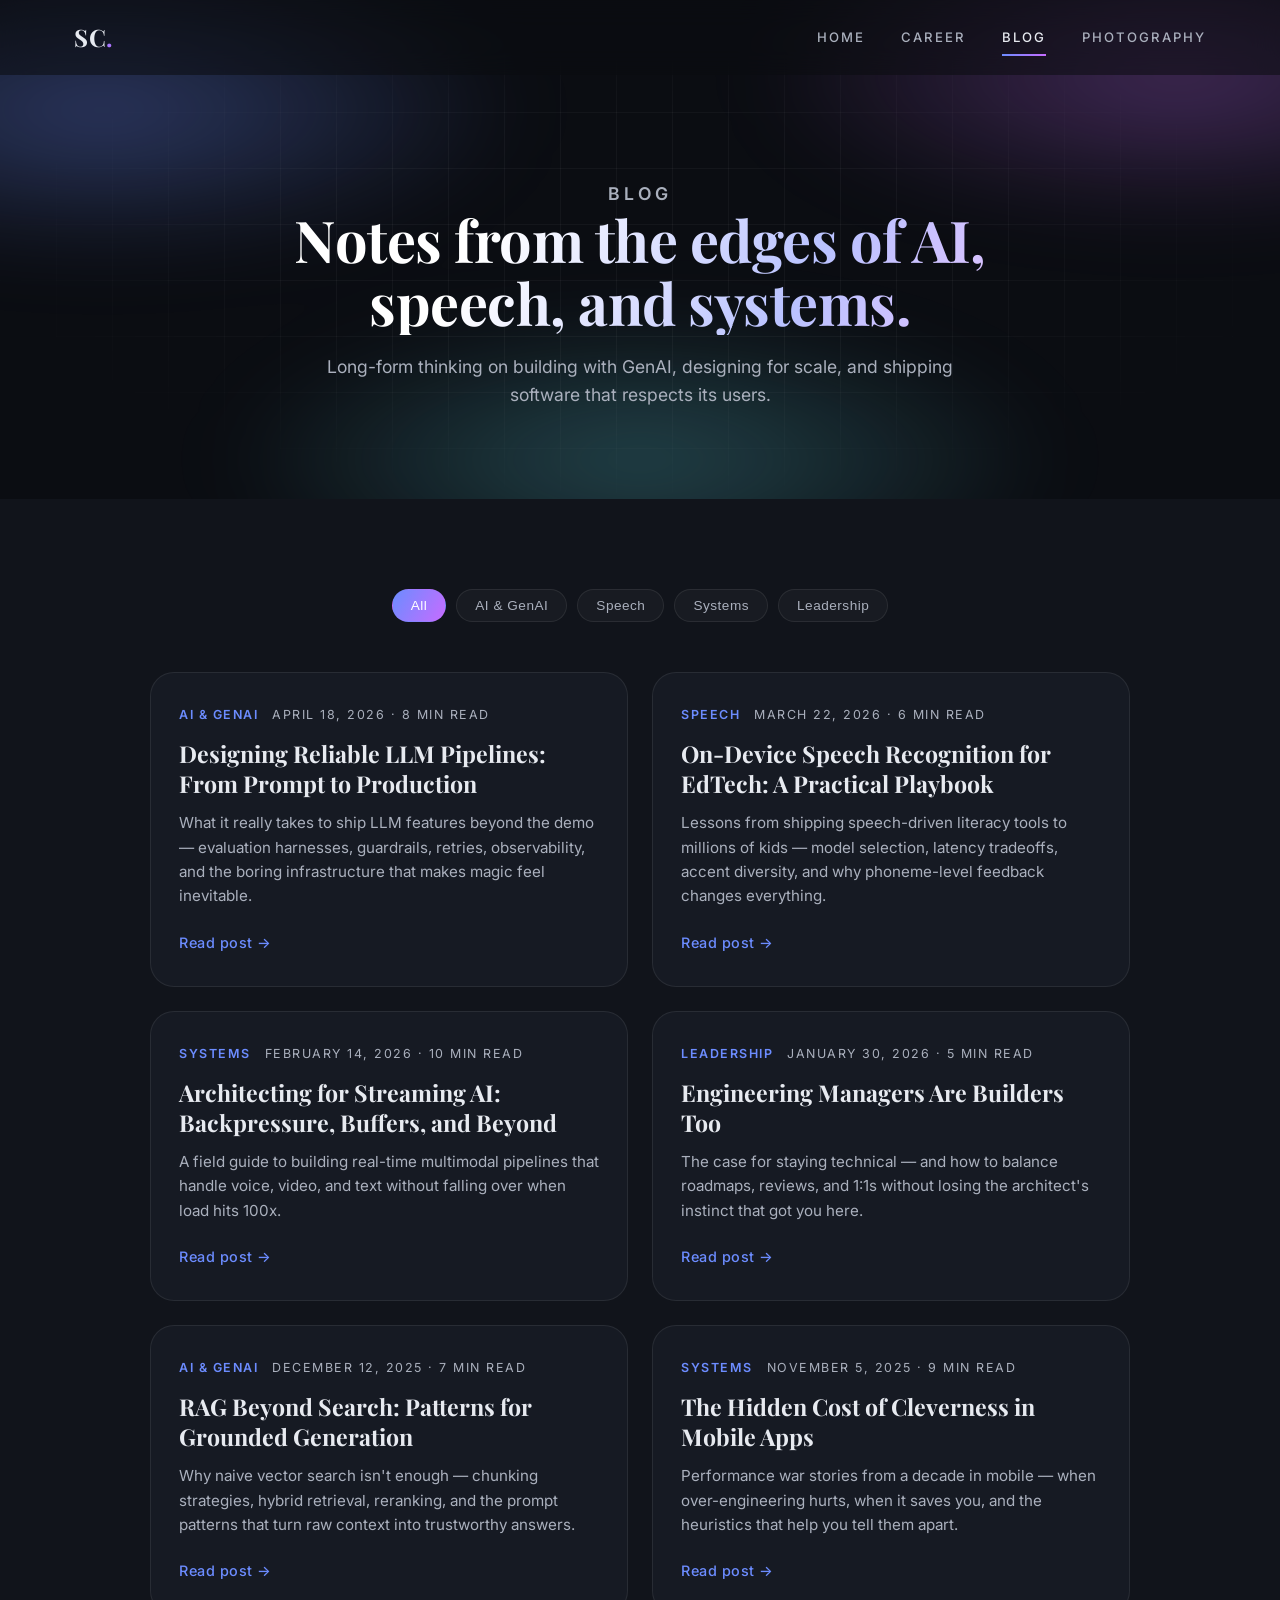
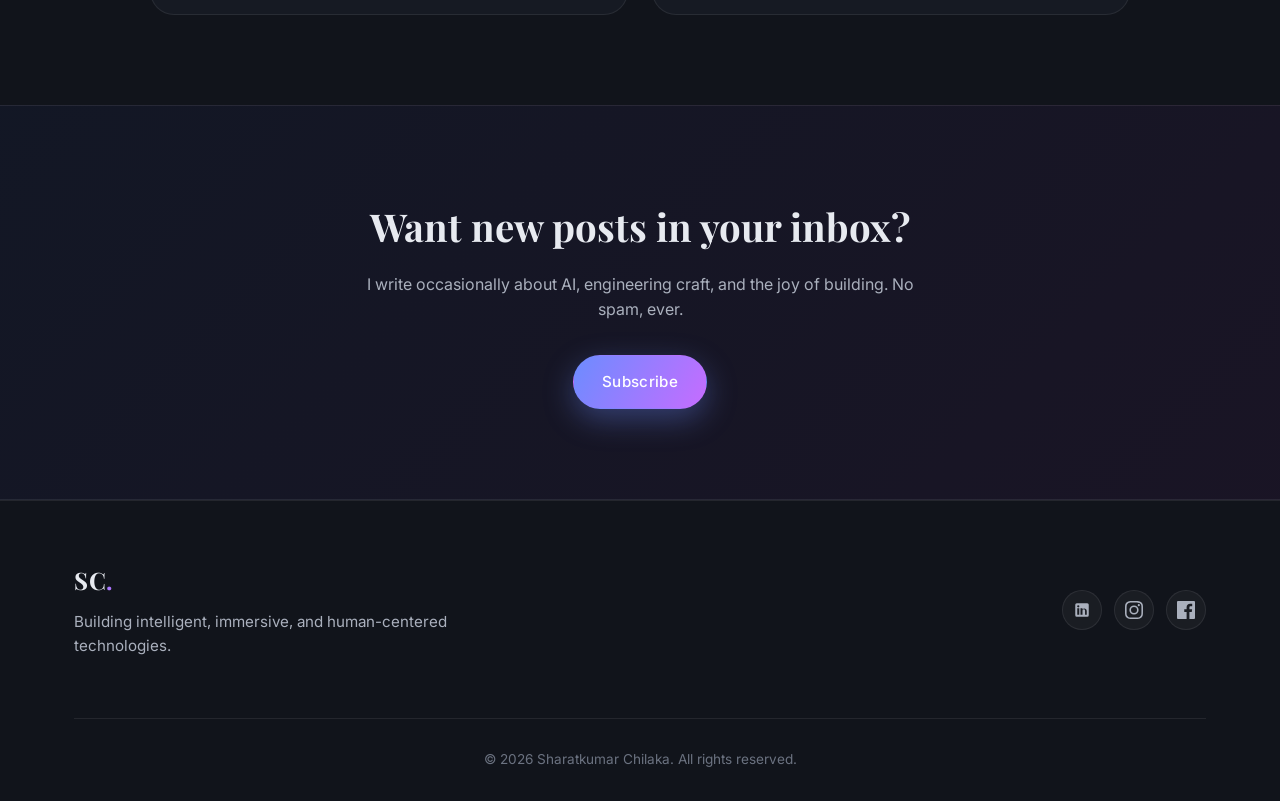
==== blog.html @ 9b4713ce "Added Blog, Career and Photography Placeholder Page" ====
<!DOCTYPE html>
<html lang="en">
<head>
  <meta charset="UTF-8" />
  <meta name="viewport" content="width=device-width, initial-scale=1.0" />
  <meta name="description" content="Tech blog by Sharatkumar Chilaka — notes on AI, GenAI, speech processing, system design, and engineering best practices." />
  <title>Blog — Sharatkumar Chilaka</title>
  <link rel="preconnect" href="https://fonts.googleapis.com" />
  <link rel="preconnect" href="https://fonts.gstatic.com" crossorigin />
  <link href="https://fonts.googleapis.com/css2?family=Inter:wght@300;400;500;600;700;800&family=Playfair+Display:wght@400;600;700&display=swap" rel="stylesheet" />
  <link rel="stylesheet" href="styles.css" />
</head>
<body>
  <header class="navbar" id="navbar">
    <div class="nav-container">
      <a href="index.html" class="logo">SC<span class="logo-dot">.</span></a>
      <nav class="nav-links" aria-label="Primary">
        <a href="index.html" class="nav-link">HOME</a>
        <a href="career.html" class="nav-link">CAREER</a>
        <a href="blog.html" class="nav-link active">BLOG</a>
        <a href="photography.html" class="nav-link">PHOTOGRAPHY</a>
      </nav>
      <button class="menu-toggle" id="menuToggle" aria-label="Toggle menu" aria-expanded="false">
        <span></span><span></span><span></span>
      </button>
    </div>
  </header>

  <section class="page-hero">
    <div class="hero-bg">
      <div class="rgb-wave"></div>
      <div class="grid-overlay"></div>
    </div>
    <div class="page-hero-content">
      <p class="section-eyebrow">Blog</p>
      <h1>Notes from the edges of AI, speech, and systems.</h1>
      <p>Long-form thinking on building with GenAI, designing for scale, and shipping software that respects its users.</p>
    </div>
  </section>

  <section class="page-section">
    <div class="container">
      <div class="filter-bar" role="tablist" aria-label="Blog categories">
        <button class="filter-chip active" data-filter="all">All</button>
        <button class="filter-chip" data-filter="ai">AI &amp; GenAI</button>
        <button class="filter-chip" data-filter="speech">Speech</button>
        <button class="filter-chip" data-filter="systems">Systems</button>
        <button class="filter-chip" data-filter="leadership">Leadership</button>
      </div>

      <div class="blog-grid">
        <a href="#" class="blog-card" data-category="ai">
          <div class="blog-meta">
            <span class="blog-category">AI &amp; GenAI</span>
            <span>April 18, 2026 · 8 min read</span>
          </div>
          <h3>Designing Reliable LLM Pipelines: From Prompt to Production</h3>
          <p>What it really takes to ship LLM features beyond the demo — evaluation harnesses, guardrails, retries, observability, and the boring infrastructure that makes magic feel inevitable.</p>
          <span class="card-arrow">Read post →</span>
        </a>

        <a href="#" class="blog-card" data-category="speech">
          <div class="blog-meta">
            <span class="blog-category">Speech</span>
            <span>March 22, 2026 · 6 min read</span>
          </div>
          <h3>On-Device Speech Recognition for EdTech: A Practical Playbook</h3>
          <p>Lessons from shipping speech-driven literacy tools to millions of kids — model selection, latency tradeoffs, accent diversity, and why phoneme-level feedback changes everything.</p>
          <span class="card-arrow">Read post →</span>
        </a>

        <a href="#" class="blog-card" data-category="systems">
          <div class="blog-meta">
            <span class="blog-category">Systems</span>
            <span>February 14, 2026 · 10 min read</span>
          </div>
          <h3>Architecting for Streaming AI: Backpressure, Buffers, and Beyond</h3>
          <p>A field guide to building real-time multimodal pipelines that handle voice, video, and text without falling over when load hits 100x.</p>
          <span class="card-arrow">Read post →</span>
        </a>

        <a href="#" class="blog-card" data-category="leadership">
          <div class="blog-meta">
            <span class="blog-category">Leadership</span>
            <span>January 30, 2026 · 5 min read</span>
          </div>
          <h3>Engineering Managers Are Builders Too</h3>
          <p>The case for staying technical — and how to balance roadmaps, reviews, and 1:1s without losing the architect's instinct that got you here.</p>
          <span class="card-arrow">Read post →</span>
        </a>

        <a href="#" class="blog-card" data-category="ai">
          <div class="blog-meta">
            <span class="blog-category">AI &amp; GenAI</span>
            <span>December 12, 2025 · 7 min read</span>
          </div>
          <h3>RAG Beyond Search: Patterns for Grounded Generation</h3>
          <p>Why naive vector search isn't enough — chunking strategies, hybrid retrieval, reranking, and the prompt patterns that turn raw context into trustworthy answers.</p>
          <span class="card-arrow">Read post →</span>
        </a>

        <a href="#" class="blog-card" data-category="systems">
          <div class="blog-meta">
            <span class="blog-category">Systems</span>
            <span>November 5, 2025 · 9 min read</span>
          </div>
          <h3>The Hidden Cost of Cleverness in Mobile Apps</h3>
          <p>Performance war stories from a decade in mobile — when over-engineering hurts, when it saves you, and the heuristics that help you tell them apart.</p>
          <span class="card-arrow">Read post →</span>
        </a>
      </div>
    </div>
  </section>

  <section class="cta-band">
    <div class="container">
      <h2>Want new posts in your inbox?</h2>
      <p>I write occasionally about AI, engineering craft, and the joy of building. No spam, ever.</p>
      <a href="mailto:hello@example.com" class="btn btn-primary">Subscribe</a>
    </div>
  </section>

  <footer class="footer">
    <div class="container footer-inner">
      <div class="footer-brand">
        <a href="index.html" class="logo">SC<span class="logo-dot">.</span></a>
        <p>Building intelligent, immersive, and human-centered technologies.</p>
      </div>
      <div class="footer-socials">
        <a href="#" class="social-icon" aria-label="LinkedIn">
          <svg viewBox="0 0 24 24" fill="currentColor"><path d="M19 3a2 2 0 012 2v14a2 2 0 01-2 2H5a2 2 0 01-2-2V5a2 2 0 012-2h14zM8.34 18.34V9.67H5.67v8.67h2.67zM7 8.5A1.5 1.5 0 105.5 7 1.5 1.5 0 007 8.5zm11.34 9.84v-4.74c0-2.55-1.36-3.74-3.18-3.74a2.74 2.74 0 00-2.49 1.37V9.67h-2.67v8.67h2.67v-4.84c0-1.27.24-2.5 1.81-2.5s1.59 1.45 1.59 2.58v4.76z"/></svg>
        </a>
        <a href="#" class="social-icon" aria-label="Instagram">
          <svg viewBox="0 0 24 24" fill="currentColor"><path d="M12 2.16c3.2 0 3.58 0 4.85.07a6.6 6.6 0 012.23.41 3.97 3.97 0 011.43.93 3.97 3.97 0 01.93 1.43 6.6 6.6 0 01.41 2.23c.06 1.27.07 1.65.07 4.85s0 3.58-.07 4.85a6.6 6.6 0 01-.41 2.23 4.24 4.24 0 01-2.36 2.36 6.6 6.6 0 01-2.23.41c-1.27.06-1.65.07-4.85.07s-3.58 0-4.85-.07a6.6 6.6 0 01-2.23-.41 4.24 4.24 0 01-2.36-2.36 6.6 6.6 0 01-.41-2.23C2.17 15.58 2.16 15.2 2.16 12s0-3.58.07-4.85a6.6 6.6 0 01.41-2.23A3.97 3.97 0 013.57 3.5a3.97 3.97 0 011.43-.93 6.6 6.6 0 012.23-.41C8.42 2.17 8.8 2.16 12 2.16zM12 0C8.74 0 8.33 0 7.05.07a8.78 8.78 0 00-2.91.56 5.88 5.88 0 00-2.13 1.39A5.88 5.88 0 00.63 4.14a8.78 8.78 0 00-.56 2.91C0 8.33 0 8.74 0 12s0 3.67.07 4.95a8.78 8.78 0 00.56 2.91 5.88 5.88 0 001.39 2.12 5.88 5.88 0 002.12 1.39 8.78 8.78 0 002.91.56C8.33 24 8.74 24 12 24s3.67 0 4.95-.07a8.78 8.78 0 002.91-.56 6.13 6.13 0 003.51-3.51 8.78 8.78 0 00.56-2.91C24 15.67 24 15.26 24 12s0-3.67-.07-4.95a8.78 8.78 0 00-.56-2.91 5.88 5.88 0 00-1.39-2.12A5.88 5.88 0 0019.86.63a8.78 8.78 0 00-2.91-.56C15.67 0 15.26 0 12 0zm0 5.84A6.16 6.16 0 1018.16 12 6.16 6.16 0 0012 5.84zM12 16a4 4 0 114-4 4 4 0 01-4 4zm6.41-11.85a1.44 1.44 0 11-1.44 1.44 1.44 1.44 0 011.44-1.44z"/></svg>
        </a>
        <a href="#" class="social-icon" aria-label="Facebook">
          <svg viewBox="0 0 24 24" fill="currentColor"><path d="M22.68 0H1.32A1.32 1.32 0 000 1.32v21.36A1.32 1.32 0 001.32 24h11.49v-9.29h-3.13v-3.62h3.13V8.41c0-3.1 1.89-4.79 4.66-4.79a25.7 25.7 0 012.8.14v3.24h-1.92c-1.5 0-1.8.72-1.8 1.76v2.31h3.59l-.47 3.62h-3.12V24h6.12A1.32 1.32 0 0024 22.68V1.32A1.32 1.32 0 0022.68 0z"/></svg>
        </a>
      </div>
      <p class="copyright">© 2026 Sharatkumar Chilaka. All rights reserved.</p>
    </div>
  </footer>

  <script src="script.js"></script>
</body>
</html>
---- styles.css ----
/* ---------- Design tokens ---------- */
:root {
  --bg: #0b0d12;
  --bg-soft: #11141b;
  --bg-elev: #161a23;
  --text: #e7eaf0;
  --text-dim: #aab0bd;
  --muted: #6b7280;
  --border: rgba(255, 255, 255, 0.08);
  --accent: #6c8cff;
  --accent-2: #c66cff;
  --accent-3: #6cf0ff;
  --shadow-lg: 0 30px 80px rgba(0, 0, 0, 0.45);
  --radius-sm: 10px;
  --radius-md: 16px;
  --radius-lg: 24px;
  --max-width: 1180px;
  --transition: 0.3s cubic-bezier(0.2, 0.7, 0.2, 1);
}

* { box-sizing: border-box; margin: 0; padding: 0; }

html { scroll-behavior: smooth; }

body {
  font-family: 'Inter', -apple-system, BlinkMacSystemFont, 'Segoe UI', sans-serif;
  background: var(--bg);
  color: var(--text);
  line-height: 1.6;
  -webkit-font-smoothing: antialiased;
  overflow-x: hidden;
}

img { max-width: 100%; display: block; }

a { color: inherit; text-decoration: none; }

.container {
  max-width: var(--max-width);
  margin: 0 auto;
  padding: 0 24px;
}

/* ---------- Navbar ---------- */
.navbar {
  position: fixed;
  top: 0; left: 0; right: 0;
  z-index: 100;
  backdrop-filter: blur(14px);
  -webkit-backdrop-filter: blur(14px);
  background: rgba(11, 13, 18, 0.55);
  border-bottom: 1px solid transparent;
  transition: background var(--transition), border-color var(--transition);
}
.navbar.scrolled {
  background: rgba(11, 13, 18, 0.85);
  border-bottom-color: var(--border);
}

.nav-container {
  max-width: var(--max-width);
  margin: 0 auto;
  padding: 18px 24px;
  display: flex;
  align-items: center;
  justify-content: space-between;
}

.logo {
  font-family: 'Playfair Display', serif;
  font-size: 1.5rem;
  font-weight: 700;
  letter-spacing: 0.5px;
}
.logo-dot {
  background: linear-gradient(120deg, var(--accent), var(--accent-2));
  -webkit-background-clip: text;
  background-clip: text;
  color: transparent;
}

.nav-links { display: flex; gap: 36px; }

.nav-link {
  font-size: 0.82rem;
  letter-spacing: 2px;
  font-weight: 500;
  color: var(--text-dim);
  position: relative;
  padding: 4px 0;
  transition: color var(--transition);
}
.nav-link::after {
  content: '';
  position: absolute;
  left: 0; bottom: -4px;
  width: 0; height: 2px;
  background: linear-gradient(90deg, var(--accent), var(--accent-2));
  transition: width var(--transition);
}
.nav-link:hover, .nav-link.active { color: var(--text); }
.nav-link:hover::after, .nav-link.active::after { width: 100%; }

.menu-toggle {
  display: none;
  background: none;
  border: none;
  cursor: pointer;
  padding: 6px;
}
.menu-toggle span {
  display: block;
  width: 24px;
  height: 2px;
  background: var(--text);
  margin: 5px 0;
  transition: var(--transition);
}

/* ---------- Hero ---------- */
.hero {
  position: relative;
  min-height: 100vh;
  display: flex;
  align-items: center;
  justify-content: center;
  text-align: center;
  padding: 140px 24px 80px;
  overflow: hidden;
}

.hero-bg {
  position: absolute;
  inset: 0;
  z-index: 0;
}
.rgb-wave {
  position: absolute;
  inset: -20%;
  background:
    radial-gradient(40% 35% at 20% 30%, rgba(108, 140, 255, 0.35), transparent 60%),
    radial-gradient(40% 35% at 80% 25%, rgba(198, 108, 255, 0.30), transparent 60%),
    radial-gradient(40% 35% at 50% 80%, rgba(108, 240, 255, 0.25), transparent 60%);
  filter: blur(40px);
  animation: drift 18s ease-in-out infinite alternate;
}
@keyframes drift {
  0%   { transform: translate(0, 0) scale(1); }
  100% { transform: translate(-3%, 2%) scale(1.05); }
}
.grid-overlay {
  position: absolute;
  inset: 0;
  background-image:
    linear-gradient(rgba(255,255,255,0.04) 1px, transparent 1px),
    linear-gradient(90deg, rgba(255,255,255,0.04) 1px, transparent 1px);
  background-size: 56px 56px;
  mask-image: radial-gradient(ellipse at center, #000 35%, transparent 75%);
  -webkit-mask-image: radial-gradient(ellipse at center, #000 35%, transparent 75%);
}

.hero-content {
  position: relative;
  z-index: 1;
  max-width: 860px;
  animation: fadeUp 0.9s ease-out both;
}

.hero-eyebrow {
  font-size: 0.85rem;
  letter-spacing: 4px;
  text-transform: uppercase;
  color: var(--text-dim);
  margin-bottom: 18px;
}

.hero-title {
  font-family: 'Playfair Display', serif;
  font-size: clamp(2.6rem, 6vw, 4.8rem);
  font-weight: 700;
  line-height: 1.05;
  letter-spacing: -1px;
  background: linear-gradient(120deg, #ffffff 30%, #b9c2ff 70%, #e6c2ff 100%);
  -webkit-background-clip: text;
  background-clip: text;
  color: transparent;
  margin-bottom: 18px;
}

.hero-tagline {
  font-size: clamp(1rem, 1.6vw, 1.2rem);
  color: var(--text-dim);
  margin-bottom: 26px;
  letter-spacing: 1px;
}
.hero-tagline .separator {
  margin: 0 12px;
  color: var(--accent);
}

.hero-subtitle {
  font-size: 1.05rem;
  color: var(--text);
  margin-bottom: 14px;
}
.hero-meta {
  color: var(--text-dim);
  font-size: 0.95rem;
}

.hero-quote {
  font-style: italic;
  color: var(--text-dim);
  margin-bottom: 36px;
  font-size: 1.05rem;
}

.hero-cta {
  display: flex;
  gap: 14px;
  justify-content: center;
  flex-wrap: wrap;
  margin-bottom: 56px;
}

.btn {
  display: inline-flex;
  align-items: center;
  justify-content: center;
  padding: 14px 28px;
  border-radius: 999px;
  font-weight: 500;
  font-size: 0.95rem;
  letter-spacing: 0.3px;
  border: 1px solid transparent;
  cursor: pointer;
  transition: transform var(--transition), box-shadow var(--transition), background var(--transition);
}
.btn-primary {
  background: linear-gradient(120deg, var(--accent), var(--accent-2));
  color: #fff;
  box-shadow: 0 10px 30px rgba(108, 140, 255, 0.35);
}
.btn-primary:hover { transform: translateY(-2px); box-shadow: 0 14px 36px rgba(198, 108, 255, 0.45); }
.btn-ghost {
  background: transparent;
  border-color: var(--border);
  color: var(--text);
}
.btn-ghost:hover {
  background: rgba(255,255,255,0.04);
  border-color: rgba(255,255,255,0.18);
}

.hero-socials {
  display: flex;
  align-items: center;
  justify-content: center;
  gap: 14px;
  flex-wrap: wrap;
}
.connect-text {
  font-size: 0.85rem;
  color: var(--text-dim);
  letter-spacing: 1px;
  margin-right: 6px;
}
.social-icon {
  width: 40px; height: 40px;
  display: inline-flex;
  align-items: center;
  justify-content: center;
  border-radius: 50%;
  background: rgba(255,255,255,0.04);
  border: 1px solid var(--border);
  color: var(--text-dim);
  transition: all var(--transition);
}
.social-icon svg { width: 18px; height: 18px; }
.social-icon:hover {
  color: #fff;
  background: linear-gradient(120deg, var(--accent), var(--accent-2));
  border-color: transparent;
  transform: translateY(-2px);
}

.scroll-indicator {
  position: absolute;
  bottom: 28px;
  left: 50%;
  transform: translateX(-50%);
  width: 26px; height: 42px;
  border: 1.5px solid rgba(255,255,255,0.25);
  border-radius: 14px;
  z-index: 1;
}
.scroll-indicator span {
  display: block;
  width: 3px; height: 8px;
  background: var(--text-dim);
  border-radius: 2px;
  margin: 8px auto;
  animation: scrollDown 1.6s ease-in-out infinite;
}
@keyframes scrollDown {
  0%   { transform: translateY(0); opacity: 1; }
  100% { transform: translateY(14px); opacity: 0; }
}

@keyframes fadeUp {
  from { opacity: 0; transform: translateY(24px); }
  to   { opacity: 1; transform: translateY(0); }
}

/* ---------- About ---------- */
.about {
  padding: 120px 0;
  background: var(--bg-soft);
  position: relative;
}

.about-grid {
  display: grid;
  grid-template-columns: 0.8fr 1.2fr;
  gap: 80px;
  align-items: center;
}

.about-image {
  display: flex;
  justify-content: center;
}

.image-frame {
  position: relative;
  width: 320px;
  height: 380px;
}
.image-placeholder {
  position: relative;
  width: 100%; height: 100%;
  border-radius: var(--radius-lg);
  background: linear-gradient(135deg, #1a2240 0%, #2a1648 50%, #401a44 100%);
  display: flex;
  align-items: center;
  justify-content: center;
  font-family: 'Playfair Display', serif;
  font-size: 6rem;
  font-weight: 700;
  color: rgba(255,255,255,0.85);
  border: 1px solid var(--border);
  box-shadow: var(--shadow-lg);
  z-index: 2;
  overflow: hidden;
}
.image-placeholder::after {
  content: '';
  position: absolute;
  inset: 0;
  background: radial-gradient(circle at 30% 30%, rgba(255,255,255,0.12), transparent 60%);
}
.image-glow {
  position: absolute;
  inset: -20px;
  background: linear-gradient(120deg, var(--accent), var(--accent-2));
  filter: blur(40px);
  opacity: 0.35;
  z-index: 1;
  border-radius: var(--radius-lg);
}

.about-text p { color: var(--text-dim); margin-bottom: 18px; }
.about-text strong { color: var(--text); font-weight: 600; }
.about-text em { color: var(--accent-3); font-style: normal; }

.section-eyebrow {
  font-size: 0.8rem;
  letter-spacing: 4px;
  text-transform: uppercase;
  color: var(--accent);
  margin-bottom: 12px;
  font-weight: 600;
}

.section-title {
  font-family: 'Playfair Display', serif;
  font-size: clamp(1.8rem, 3.6vw, 2.6rem);
  font-weight: 700;
  line-height: 1.15;
  margin-bottom: 28px;
  color: var(--text);
}

/* ---------- Cards ---------- */
.cards-section {
  padding: 100px 0;
  background: var(--bg);
}

.cards-grid {
  display: grid;
  grid-template-columns: repeat(3, 1fr);
  gap: 24px;
}

.feature-card {
  background: var(--bg-elev);
  border: 1px solid var(--border);
  border-radius: var(--radius-lg);
  padding: 36px 30px;
  transition: transform var(--transition), border-color var(--transition), background var(--transition);
  position: relative;
  overflow: hidden;
}
.feature-card::before {
  content: '';
  position: absolute;
  top: 0; left: 0;
  width: 100%; height: 2px;
  background: linear-gradient(90deg, var(--accent), var(--accent-2), var(--accent-3));
  transform: scaleX(0);
  transform-origin: left;
  transition: transform 0.5s ease;
}
.feature-card:hover {
  transform: translateY(-6px);
  border-color: rgba(255,255,255,0.16);
  background: #1a1f2b;
}
.feature-card:hover::before { transform: scaleX(1); }

.card-icon {
  width: 52px; height: 52px;
  border-radius: 14px;
  background: linear-gradient(135deg, rgba(108,140,255,0.15), rgba(198,108,255,0.15));
  display: inline-flex;
  align-items: center;
  justify-content: center;
  margin-bottom: 22px;
  color: var(--accent);
}
.card-icon svg { width: 24px; height: 24px; }

.feature-card h3 {
  font-family: 'Playfair Display', serif;
  font-size: 1.4rem;
  margin-bottom: 12px;
  color: var(--text);
}
.feature-card p { color: var(--text-dim); margin-bottom: 22px; font-size: 0.95rem; }
.card-arrow {
  font-size: 0.9rem;
  color: var(--accent);
  font-weight: 500;
  letter-spacing: 0.5px;
  transition: gap var(--transition);
}
.feature-card:hover .card-arrow { color: var(--accent-2); }

/* ---------- CTA Band ---------- */
.cta-band {
  padding: 90px 0;
  text-align: center;
  background: linear-gradient(135deg, rgba(108,140,255,0.08), rgba(198,108,255,0.08));
  border-top: 1px solid var(--border);
  border-bottom: 1px solid var(--border);
}
.cta-band h2 {
  font-family: 'Playfair Display', serif;
  font-size: clamp(1.6rem, 3vw, 2.4rem);
  margin-bottom: 14px;
}
.cta-band p {
  color: var(--text-dim);
  margin-bottom: 32px;
  max-width: 560px;
  margin-left: auto;
  margin-right: auto;
}

/* ---------- Footer ---------- */
.footer {
  background: var(--bg-soft);
  padding: 60px 0 30px;
  border-top: 1px solid var(--border);
}
.footer-inner {
  display: grid;
  grid-template-columns: 1fr auto;
  gap: 30px;
  align-items: center;
}
.footer-brand { display: flex; flex-direction: column; gap: 10px; }
.footer-brand p { color: var(--text-dim); font-size: 0.95rem; max-width: 460px; }
.footer-socials { display: flex; gap: 12px; }
.copyright {
  grid-column: 1 / -1;
  text-align: center;
  color: var(--muted);
  font-size: 0.85rem;
  padding-top: 30px;
  margin-top: 30px;
  border-top: 1px solid var(--border);
}

/* ---------- Responsive ---------- */
@media (max-width: 900px) {
  .nav-links {
    position: fixed;
    top: 64px;
    left: 0; right: 0;
    flex-direction: column;
    background: rgba(11,13,18,0.95);
    backdrop-filter: blur(14px);
    padding: 24px;
    gap: 18px;
    transform: translateY(-120%);
    transition: transform var(--transition);
    border-bottom: 1px solid var(--border);
  }
  .nav-links.open { transform: translateY(0); }
  .menu-toggle { display: block; }

  .about-grid { grid-template-columns: 1fr; gap: 50px; }
  .image-frame { width: 260px; height: 320px; }
  .image-placeholder { font-size: 5rem; }

  .cards-grid { grid-template-columns: 1fr; }

  .footer-inner { grid-template-columns: 1fr; text-align: center; }
  .footer-brand { align-items: center; }
  .footer-socials { justify-content: center; }
}

@media (max-width: 480px) {
  .hero { padding: 120px 20px 60px; }
  .hero-tagline .separator { margin: 0 8px; }
  .about { padding: 80px 0; }
  .cards-section { padding: 70px 0; }
}

/* ---------- Reveal animation (JS toggled) ---------- */
.reveal {
  opacity: 0;
  transform: translateY(28px);
  transition: opacity 0.8s ease-out, transform 0.8s ease-out;
}
.reveal.visible { opacity: 1; transform: translateY(0); }

/* ---------- Sub-page hero ---------- */
.page-hero {
  position: relative;
  padding: 180px 24px 90px;
  text-align: center;
  overflow: hidden;
  background: var(--bg);
}
.page-hero .hero-bg { position: absolute; inset: 0; z-index: 0; }
.page-hero-content {
  position: relative;
  z-index: 1;
  max-width: 780px;
  margin: 0 auto;
  animation: fadeUp 0.8s ease-out both;
}
.page-hero h1 {
  font-family: 'Playfair Display', serif;
  font-size: clamp(2.2rem, 5vw, 3.6rem);
  font-weight: 700;
  line-height: 1.1;
  letter-spacing: -0.5px;
  background: linear-gradient(120deg, #ffffff 30%, #b9c2ff 70%, #e6c2ff 100%);
  -webkit-background-clip: text;
  background-clip: text;
  color: transparent;
  margin-bottom: 18px;
}
.page-hero p {
  font-size: 1.1rem;
  color: var(--text-dim);
  max-width: 640px;
  margin: 0 auto;
}

/* ---------- Section wrapper for sub-pages ---------- */
.page-section {
  padding: 90px 0;
  background: var(--bg-soft);
}
.page-section.alt { background: var(--bg); }

/* ---------- Career: Timeline ---------- */
.timeline {
  position: relative;
  max-width: 880px;
  margin: 0 auto;
  padding-left: 28px;
}
.timeline::before {
  content: '';
  position: absolute;
  left: 8px;
  top: 6px;
  bottom: 6px;
  width: 2px;
  background: linear-gradient(180deg, var(--accent), var(--accent-2), transparent);
  opacity: 0.6;
}

.timeline-item {
  position: relative;
  padding: 0 0 44px 36px;
}
.timeline-item:last-child { padding-bottom: 0; }
.timeline-item::before {
  content: '';
  position: absolute;
  left: -2px;
  top: 6px;
  width: 18px;
  height: 18px;
  border-radius: 50%;
  background: var(--bg-soft);
  border: 3px solid var(--accent);
  box-shadow: 0 0 0 4px rgba(108, 140, 255, 0.15);
}

.timeline-meta {
  display: flex;
  flex-wrap: wrap;
  align-items: baseline;
  gap: 10px 18px;
  margin-bottom: 8px;
}
.timeline-period {
  font-size: 0.78rem;
  letter-spacing: 2px;
  text-transform: uppercase;
  color: var(--accent);
  font-weight: 600;
}
.timeline-company {
  font-size: 0.95rem;
  color: var(--text-dim);
}
.timeline-role {
  font-family: 'Playfair Display', serif;
  font-size: 1.5rem;
  color: var(--text);
  margin-bottom: 10px;
  line-height: 1.25;
}
.timeline-desc { color: var(--text-dim); margin-bottom: 14px; }
.timeline-tags {
  display: flex;
  flex-wrap: wrap;
  gap: 8px;
}
.timeline-tags span {
  font-size: 0.75rem;
  letter-spacing: 0.5px;
  padding: 5px 11px;
  border-radius: 999px;
  border: 1px solid var(--border);
  background: rgba(255, 255, 255, 0.03);
  color: var(--text-dim);
}

/* ---------- Blog: Post list ---------- */
.blog-grid {
  display: grid;
  grid-template-columns: repeat(2, 1fr);
  gap: 24px;
  max-width: 980px;
  margin: 0 auto;
}
.blog-card {
  display: flex;
  flex-direction: column;
  background: var(--bg-elev);
  border: 1px solid var(--border);
  border-radius: var(--radius-lg);
  padding: 32px 28px;
  transition: transform var(--transition), border-color var(--transition), background var(--transition);
  position: relative;
  overflow: hidden;
}
.blog-card::before {
  content: '';
  position: absolute;
  top: 0; left: 0;
  width: 100%; height: 2px;
  background: linear-gradient(90deg, var(--accent), var(--accent-2), var(--accent-3));
  transform: scaleX(0);
  transform-origin: left;
  transition: transform 0.5s ease;
}
.blog-card:hover {
  transform: translateY(-4px);
  border-color: rgba(255, 255, 255, 0.16);
  background: #1a1f2b;
}
.blog-card:hover::before { transform: scaleX(1); }

.blog-meta {
  display: flex;
  align-items: center;
  gap: 14px;
  font-size: 0.78rem;
  letter-spacing: 1.5px;
  text-transform: uppercase;
  color: var(--text-dim);
  margin-bottom: 14px;
}
.blog-category {
  color: var(--accent);
  font-weight: 600;
}
.blog-card h3 {
  font-family: 'Playfair Display', serif;
  font-size: 1.45rem;
  line-height: 1.3;
  margin-bottom: 12px;
  color: var(--text);
}
.blog-card p {
  color: var(--text-dim);
  font-size: 0.95rem;
  margin-bottom: 22px;
  flex-grow: 1;
}
.blog-card .card-arrow {
  font-size: 0.9rem;
  color: var(--accent);
  font-weight: 500;
}
.blog-card:hover .card-arrow { color: var(--accent-2); }

/* ---------- Photography: Gallery grid ---------- */
.gallery-grid {
  display: grid;
  grid-template-columns: repeat(3, 1fr);
  gap: 16px;
  max-width: 1100px;
  margin: 0 auto;
}
.gallery-item {
  position: relative;
  border-radius: var(--radius-md);
  overflow: hidden;
  aspect-ratio: 4 / 5;
  cursor: pointer;
  border: 1px solid var(--border);
  transition: transform var(--transition), border-color var(--transition);
}
.gallery-item:nth-child(4n + 1) { aspect-ratio: 4 / 5; }
.gallery-item:nth-child(4n + 2) { aspect-ratio: 1 / 1; }
.gallery-item:nth-child(4n + 3) { aspect-ratio: 3 / 4; }
.gallery-item:nth-child(4n + 4) { aspect-ratio: 5 / 4; }

.gallery-item .gallery-bg {
  position: absolute;
  inset: 0;
  display: flex;
  align-items: center;
  justify-content: center;
  font-family: 'Playfair Display', serif;
  font-size: 2.4rem;
  font-weight: 700;
  color: rgba(255, 255, 255, 0.85);
  text-align: center;
  padding: 20px;
}
.gallery-item:nth-child(6n + 1) .gallery-bg { background: linear-gradient(135deg, #1a2240, #2a1648); }
.gallery-item:nth-child(6n + 2) .gallery-bg { background: linear-gradient(135deg, #0f3a3a, #1a2240); }
.gallery-item:nth-child(6n + 3) .gallery-bg { background: linear-gradient(135deg, #401a44, #2a1648); }
.gallery-item:nth-child(6n + 4) .gallery-bg { background: linear-gradient(135deg, #2a1648, #1a2240); }
.gallery-item:nth-child(6n + 5) .gallery-bg { background: linear-gradient(135deg, #1a2240, #0f3a3a); }
.gallery-item:nth-child(6n + 6) .gallery-bg { background: linear-gradient(135deg, #401a44, #1a2240); }

.gallery-item .gallery-overlay {
  position: absolute;
  inset: 0;
  display: flex;
  flex-direction: column;
  justify-content: flex-end;
  padding: 20px;
  background: linear-gradient(180deg, transparent 50%, rgba(0, 0, 0, 0.85) 100%);
  opacity: 0;
  transition: opacity var(--transition);
}
.gallery-item:hover { transform: scale(1.02); border-color: rgba(255, 255, 255, 0.18); }
.gallery-item:hover .gallery-overlay { opacity: 1; }
.gallery-item .gallery-title {
  font-family: 'Playfair Display', serif;
  font-size: 1.15rem;
  color: var(--text);
  margin-bottom: 4px;
}
.gallery-item .gallery-location {
  font-size: 0.78rem;
  letter-spacing: 1.5px;
  text-transform: uppercase;
  color: var(--accent-3);
}

/* ---------- Sub-page filters / chips ---------- */
.filter-bar {
  display: flex;
  flex-wrap: wrap;
  gap: 10px;
  justify-content: center;
  margin-bottom: 50px;
}
.filter-chip {
  padding: 8px 18px;
  border-radius: 999px;
  border: 1px solid var(--border);
  background: rgba(255, 255, 255, 0.03);
  color: var(--text-dim);
  font-size: 0.85rem;
  letter-spacing: 0.5px;
  cursor: pointer;
  transition: all var(--transition);
}
.filter-chip:hover { color: var(--text); border-color: rgba(255, 255, 255, 0.18); }
.filter-chip.active {
  background: linear-gradient(120deg, var(--accent), var(--accent-2));
  border-color: transparent;
  color: #fff;
}

/* ---------- Sub-page responsive ---------- */
@media (max-width: 900px) {
  .blog-grid { grid-template-columns: 1fr; }
  .gallery-grid { grid-template-columns: repeat(2, 1fr); }
  .page-hero { padding: 140px 20px 70px; }
}

@media (max-width: 480px) {
  .gallery-grid { grid-template-columns: 1fr; }
  .timeline { padding-left: 20px; }
  .timeline-item { padding-left: 28px; }
}
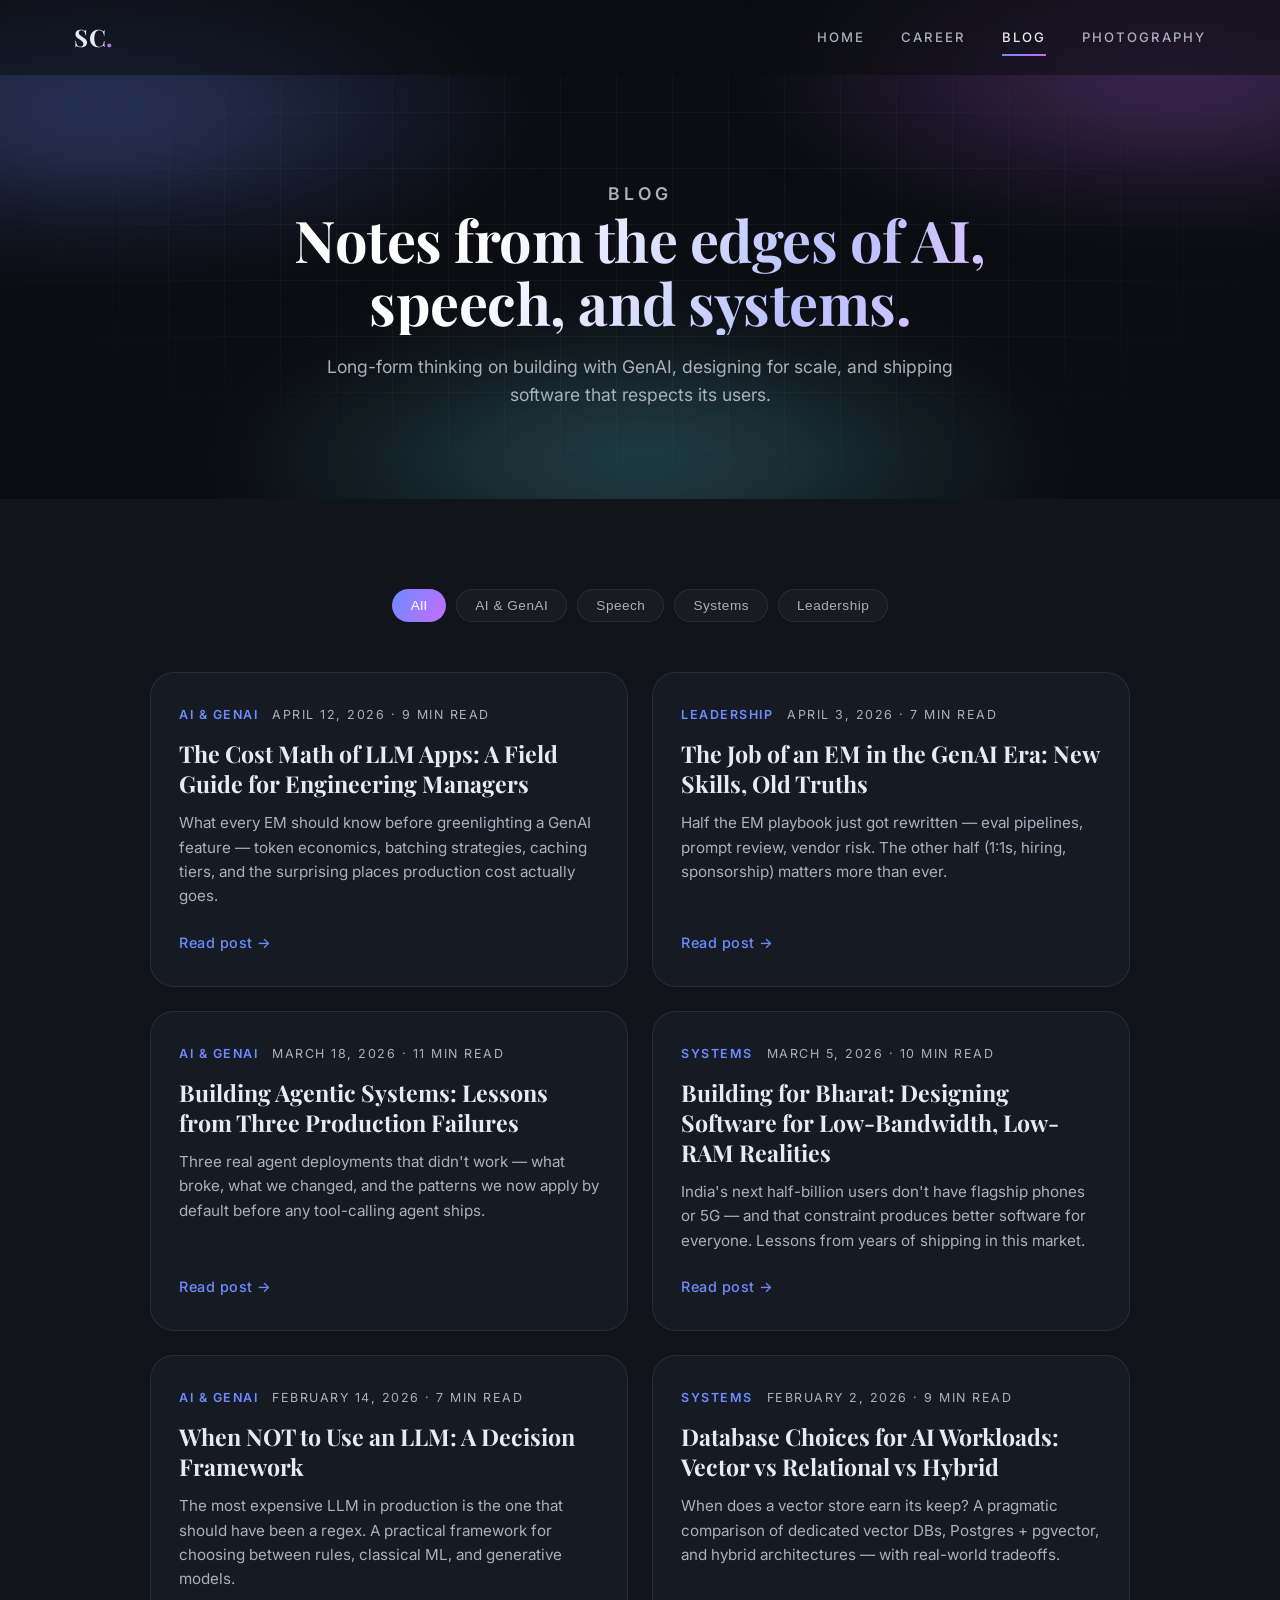
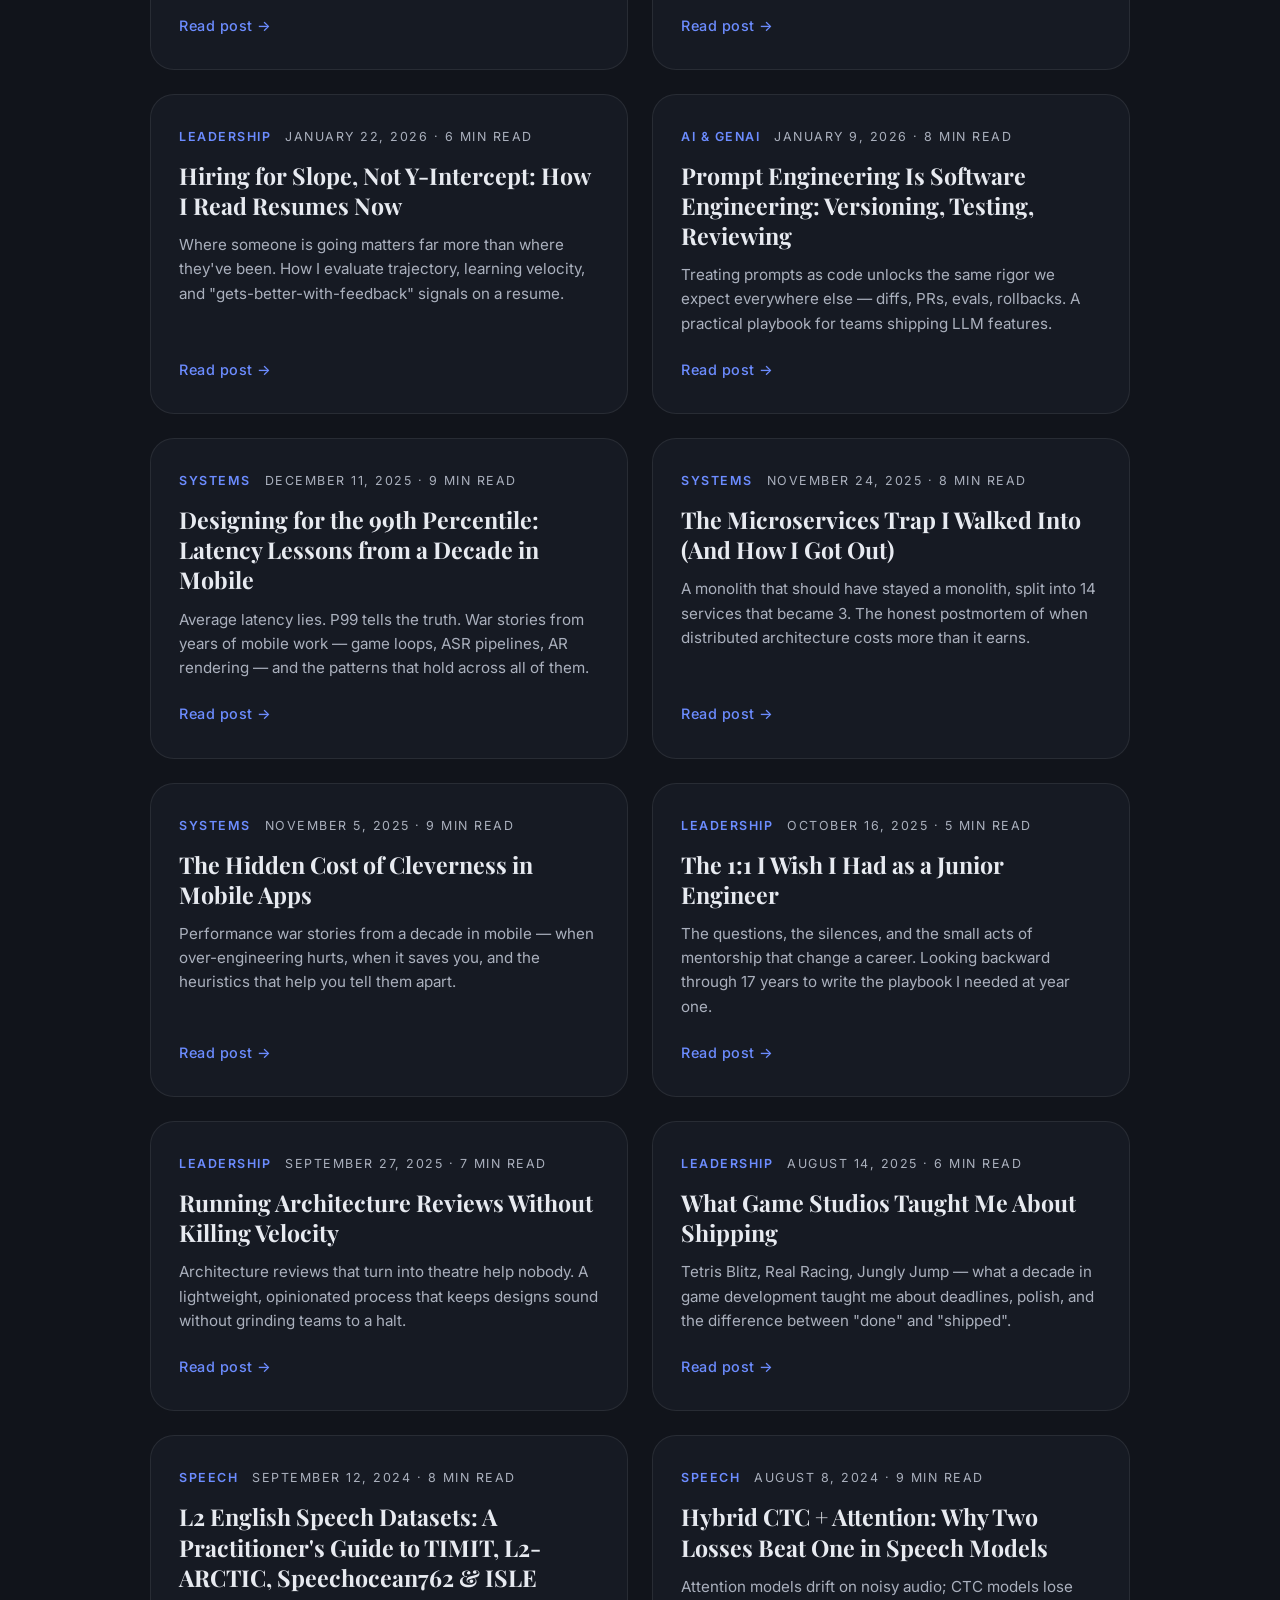
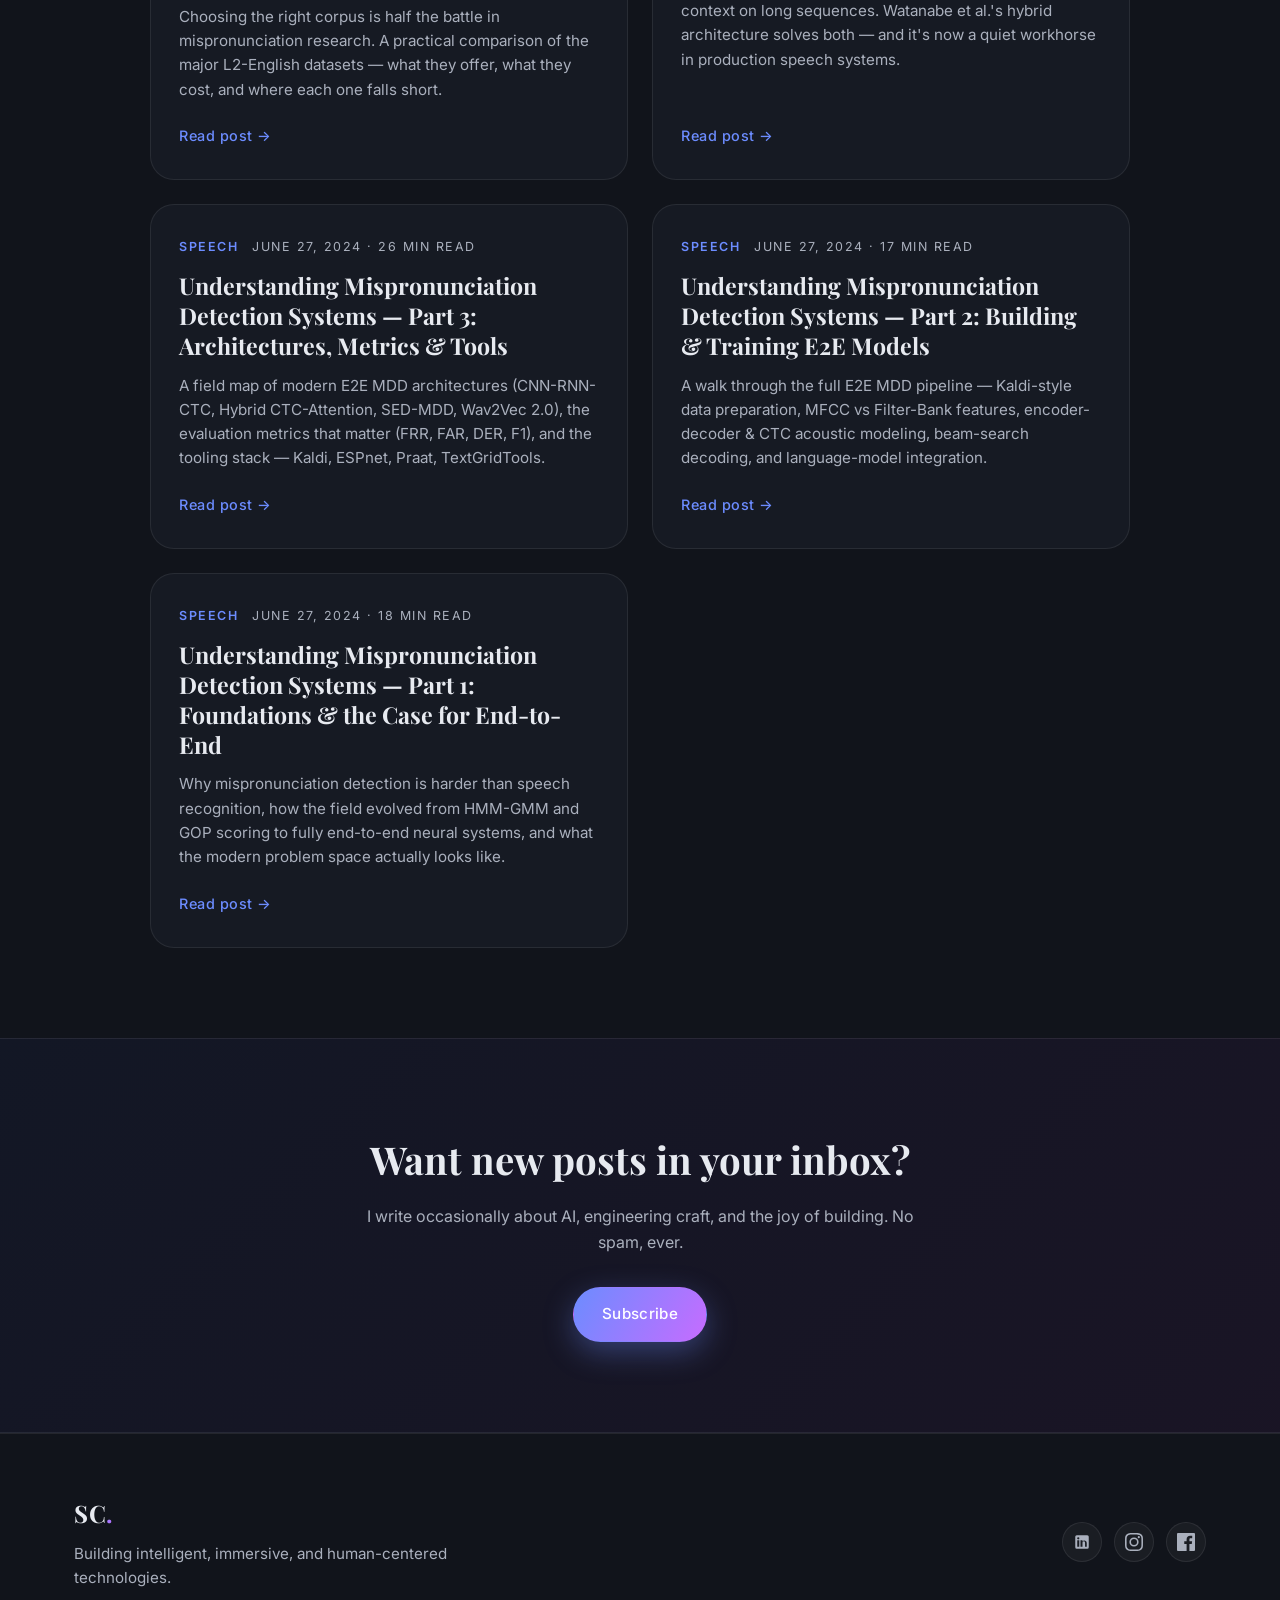
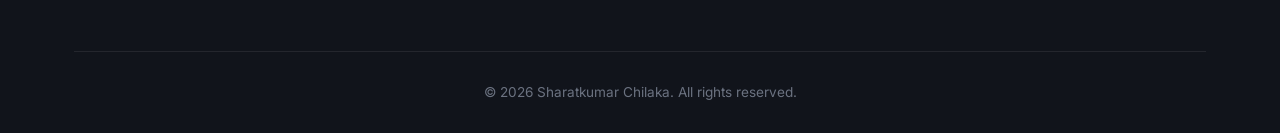
==== commit 36d3a0da: "Added Social Media links and bolg article topics" ====
--- a/blog.html
+++ b/blog.html
@@ -52,50 +52,100 @@
         <a href="#" class="blog-card" data-category="ai">
           <div class="blog-meta">
             <span class="blog-category">AI &amp; GenAI</span>
-            <span>April 18, 2026 · 8 min read</span>
-          </div>
-          <h3>Designing Reliable LLM Pipelines: From Prompt to Production</h3>
-          <p>What it really takes to ship LLM features beyond the demo — evaluation harnesses, guardrails, retries, observability, and the boring infrastructure that makes magic feel inevitable.</p>
-          <span class="card-arrow">Read post →</span>
-        </a>
-
-        <a href="#" class="blog-card" data-category="speech">
-          <div class="blog-meta">
-            <span class="blog-category">Speech</span>
-            <span>March 22, 2026 · 6 min read</span>
-          </div>
-          <h3>On-Device Speech Recognition for EdTech: A Practical Playbook</h3>
-          <p>Lessons from shipping speech-driven literacy tools to millions of kids — model selection, latency tradeoffs, accent diversity, and why phoneme-level feedback changes everything.</p>
-          <span class="card-arrow">Read post →</span>
-        </a>
-
-        <a href="#" class="blog-card" data-category="systems">
-          <div class="blog-meta">
-            <span class="blog-category">Systems</span>
-            <span>February 14, 2026 · 10 min read</span>
-          </div>
-          <h3>Architecting for Streaming AI: Backpressure, Buffers, and Beyond</h3>
-          <p>A field guide to building real-time multimodal pipelines that handle voice, video, and text without falling over when load hits 100x.</p>
-          <span class="card-arrow">Read post →</span>
-        </a>
-
-        <a href="#" class="blog-card" data-category="leadership">
-          <div class="blog-meta">
-            <span class="blog-category">Leadership</span>
-            <span>January 30, 2026 · 5 min read</span>
-          </div>
-          <h3>Engineering Managers Are Builders Too</h3>
-          <p>The case for staying technical — and how to balance roadmaps, reviews, and 1:1s without losing the architect's instinct that got you here.</p>
-          <span class="card-arrow">Read post →</span>
-        </a>
-
-        <a href="#" class="blog-card" data-category="ai">
-          <div class="blog-meta">
-            <span class="blog-category">AI &amp; GenAI</span>
-            <span>December 12, 2025 · 7 min read</span>
-          </div>
-          <h3>RAG Beyond Search: Patterns for Grounded Generation</h3>
-          <p>Why naive vector search isn't enough — chunking strategies, hybrid retrieval, reranking, and the prompt patterns that turn raw context into trustworthy answers.</p>
+            <span>April 12, 2026 · 9 min read</span>
+          </div>
+          <h3>The Cost Math of LLM Apps: A Field Guide for Engineering Managers</h3>
+          <p>What every EM should know before greenlighting a GenAI feature — token economics, batching strategies, caching tiers, and the surprising places production cost actually goes.</p>
+          <span class="card-arrow">Read post →</span>
+        </a>
+
+        <a href="#" class="blog-card" data-category="leadership">
+          <div class="blog-meta">
+            <span class="blog-category">Leadership</span>
+            <span>April 3, 2026 · 7 min read</span>
+          </div>
+          <h3>The Job of an EM in the GenAI Era: New Skills, Old Truths</h3>
+          <p>Half the EM playbook just got rewritten — eval pipelines, prompt review, vendor risk. The other half (1:1s, hiring, sponsorship) matters more than ever.</p>
+          <span class="card-arrow">Read post →</span>
+        </a>
+
+        <a href="#" class="blog-card" data-category="ai">
+          <div class="blog-meta">
+            <span class="blog-category">AI &amp; GenAI</span>
+            <span>March 18, 2026 · 11 min read</span>
+          </div>
+          <h3>Building Agentic Systems: Lessons from Three Production Failures</h3>
+          <p>Three real agent deployments that didn't work — what broke, what we changed, and the patterns we now apply by default before any tool-calling agent ships.</p>
+          <span class="card-arrow">Read post →</span>
+        </a>
+
+        <a href="#" class="blog-card" data-category="systems">
+          <div class="blog-meta">
+            <span class="blog-category">Systems</span>
+            <span>March 5, 2026 · 10 min read</span>
+          </div>
+          <h3>Building for Bharat: Designing Software for Low-Bandwidth, Low-RAM Realities</h3>
+          <p>India's next half-billion users don't have flagship phones or 5G — and that constraint produces better software for everyone. Lessons from years of shipping in this market.</p>
+          <span class="card-arrow">Read post →</span>
+        </a>
+
+        <a href="#" class="blog-card" data-category="ai">
+          <div class="blog-meta">
+            <span class="blog-category">AI &amp; GenAI</span>
+            <span>February 14, 2026 · 7 min read</span>
+          </div>
+          <h3>When NOT to Use an LLM: A Decision Framework</h3>
+          <p>The most expensive LLM in production is the one that should have been a regex. A practical framework for choosing between rules, classical ML, and generative models.</p>
+          <span class="card-arrow">Read post →</span>
+        </a>
+
+        <a href="#" class="blog-card" data-category="systems">
+          <div class="blog-meta">
+            <span class="blog-category">Systems</span>
+            <span>February 2, 2026 · 9 min read</span>
+          </div>
+          <h3>Database Choices for AI Workloads: Vector vs Relational vs Hybrid</h3>
+          <p>When does a vector store earn its keep? A pragmatic comparison of dedicated vector DBs, Postgres + pgvector, and hybrid architectures — with real-world tradeoffs.</p>
+          <span class="card-arrow">Read post →</span>
+        </a>
+
+        <a href="#" class="blog-card" data-category="leadership">
+          <div class="blog-meta">
+            <span class="blog-category">Leadership</span>
+            <span>January 22, 2026 · 6 min read</span>
+          </div>
+          <h3>Hiring for Slope, Not Y-Intercept: How I Read Resumes Now</h3>
+          <p>Where someone is going matters far more than where they've been. How I evaluate trajectory, learning velocity, and "gets-better-with-feedback" signals on a resume.</p>
+          <span class="card-arrow">Read post →</span>
+        </a>
+
+        <a href="#" class="blog-card" data-category="ai">
+          <div class="blog-meta">
+            <span class="blog-category">AI &amp; GenAI</span>
+            <span>January 9, 2026 · 8 min read</span>
+          </div>
+          <h3>Prompt Engineering Is Software Engineering: Versioning, Testing, Reviewing</h3>
+          <p>Treating prompts as code unlocks the same rigor we expect everywhere else — diffs, PRs, evals, rollbacks. A practical playbook for teams shipping LLM features.</p>
+          <span class="card-arrow">Read post →</span>
+        </a>
+
+        <a href="#" class="blog-card" data-category="systems">
+          <div class="blog-meta">
+            <span class="blog-category">Systems</span>
+            <span>December 11, 2025 · 9 min read</span>
+          </div>
+          <h3>Designing for the 99th Percentile: Latency Lessons from a Decade in Mobile</h3>
+          <p>Average latency lies. P99 tells the truth. War stories from years of mobile work — game loops, ASR pipelines, AR rendering — and the patterns that hold across all of them.</p>
+          <span class="card-arrow">Read post →</span>
+        </a>
+
+        <a href="#" class="blog-card" data-category="systems">
+          <div class="blog-meta">
+            <span class="blog-category">Systems</span>
+            <span>November 24, 2025 · 8 min read</span>
+          </div>
+          <h3>The Microservices Trap I Walked Into (And How I Got Out)</h3>
+          <p>A monolith that should have stayed a monolith, split into 14 services that became 3. The honest postmortem of when distributed architecture costs more than it earns.</p>
           <span class="card-arrow">Read post →</span>
         </a>
 
@@ -106,6 +156,86 @@
           </div>
           <h3>The Hidden Cost of Cleverness in Mobile Apps</h3>
           <p>Performance war stories from a decade in mobile — when over-engineering hurts, when it saves you, and the heuristics that help you tell them apart.</p>
+          <span class="card-arrow">Read post →</span>
+        </a>
+
+        <a href="#" class="blog-card" data-category="leadership">
+          <div class="blog-meta">
+            <span class="blog-category">Leadership</span>
+            <span>October 16, 2025 · 5 min read</span>
+          </div>
+          <h3>The 1:1 I Wish I Had as a Junior Engineer</h3>
+          <p>The questions, the silences, and the small acts of mentorship that change a career. Looking backward through 17 years to write the playbook I needed at year one.</p>
+          <span class="card-arrow">Read post →</span>
+        </a>
+
+        <a href="#" class="blog-card" data-category="leadership">
+          <div class="blog-meta">
+            <span class="blog-category">Leadership</span>
+            <span>September 27, 2025 · 7 min read</span>
+          </div>
+          <h3>Running Architecture Reviews Without Killing Velocity</h3>
+          <p>Architecture reviews that turn into theatre help nobody. A lightweight, opinionated process that keeps designs sound without grinding teams to a halt.</p>
+          <span class="card-arrow">Read post →</span>
+        </a>
+
+        <a href="#" class="blog-card" data-category="leadership">
+          <div class="blog-meta">
+            <span class="blog-category">Leadership</span>
+            <span>August 14, 2025 · 6 min read</span>
+          </div>
+          <h3>What Game Studios Taught Me About Shipping</h3>
+          <p>Tetris Blitz, Real Racing, Jungly Jump — what a decade in game development taught me about deadlines, polish, and the difference between "done" and "shipped".</p>
+          <span class="card-arrow">Read post →</span>
+        </a>
+
+        <a href="#" class="blog-card" data-category="speech">
+          <div class="blog-meta">
+            <span class="blog-category">Speech</span>
+            <span>September 12, 2024 · 8 min read</span>
+          </div>
+          <h3>L2 English Speech Datasets: A Practitioner's Guide to TIMIT, L2-ARCTIC, Speechocean762 &amp; ISLE</h3>
+          <p>Choosing the right corpus is half the battle in mispronunciation research. A practical comparison of the major L2-English datasets — what they offer, what they cost, and where each one falls short.</p>
+          <span class="card-arrow">Read post →</span>
+        </a>
+
+        <a href="#" class="blog-card" data-category="speech">
+          <div class="blog-meta">
+            <span class="blog-category">Speech</span>
+            <span>August 8, 2024 · 9 min read</span>
+          </div>
+          <h3>Hybrid CTC + Attention: Why Two Losses Beat One in Speech Models</h3>
+          <p>Attention models drift on noisy audio; CTC models lose context on long sequences. Watanabe et al.'s hybrid architecture solves both — and it's now a quiet workhorse in production speech systems.</p>
+          <span class="card-arrow">Read post →</span>
+        </a>
+
+        <a href="https://www.sharatkumar.in/post/understanding-mispronunciation-detection-systems-part-3" class="blog-card" data-category="speech" target="_blank" rel="noopener noreferrer">
+          <div class="blog-meta">
+            <span class="blog-category">Speech</span>
+            <span>June 27, 2024 · 26 min read</span>
+          </div>
+          <h3>Understanding Mispronunciation Detection Systems — Part 3: Architectures, Metrics &amp; Tools</h3>
+          <p>A field map of modern E2E MDD architectures (CNN-RNN-CTC, Hybrid CTC-Attention, SED-MDD, Wav2Vec 2.0), the evaluation metrics that matter (FRR, FAR, DER, F1), and the tooling stack — Kaldi, ESPnet, Praat, TextGridTools.</p>
+          <span class="card-arrow">Read post →</span>
+        </a>
+
+        <a href="https://www.sharatkumar.in/post/understanding-mispronunciation-detection-systems-part-2" class="blog-card" data-category="speech" target="_blank" rel="noopener noreferrer">
+          <div class="blog-meta">
+            <span class="blog-category">Speech</span>
+            <span>June 27, 2024 · 17 min read</span>
+          </div>
+          <h3>Understanding Mispronunciation Detection Systems — Part 2: Building &amp; Training E2E Models</h3>
+          <p>A walk through the full E2E MDD pipeline — Kaldi-style data preparation, MFCC vs Filter-Bank features, encoder-decoder &amp; CTC acoustic modeling, beam-search decoding, and language-model integration.</p>
+          <span class="card-arrow">Read post →</span>
+        </a>
+
+        <a href="https://www.sharatkumar.in/post/understanding-mispronunciation-detection-systems-part-1" class="blog-card" data-category="speech" target="_blank" rel="noopener noreferrer">
+          <div class="blog-meta">
+            <span class="blog-category">Speech</span>
+            <span>June 27, 2024 · 18 min read</span>
+          </div>
+          <h3>Understanding Mispronunciation Detection Systems — Part 1: Foundations &amp; the Case for End-to-End</h3>
+          <p>Why mispronunciation detection is harder than speech recognition, how the field evolved from HMM-GMM and GOP scoring to fully end-to-end neural systems, and what the modern problem space actually looks like.</p>
           <span class="card-arrow">Read post →</span>
         </a>
       </div>
@@ -127,13 +257,13 @@
         <p>Building intelligent, immersive, and human-centered technologies.</p>
       </div>
       <div class="footer-socials">
-        <a href="#" class="social-icon" aria-label="LinkedIn">
+        <a href="https://www.linkedin.com/in/sharatkumar-chilaka/" class="social-icon" aria-label="LinkedIn" target="_blank" rel="noopener noreferrer">
           <svg viewBox="0 0 24 24" fill="currentColor"><path d="M19 3a2 2 0 012 2v14a2 2 0 01-2 2H5a2 2 0 01-2-2V5a2 2 0 012-2h14zM8.34 18.34V9.67H5.67v8.67h2.67zM7 8.5A1.5 1.5 0 105.5 7 1.5 1.5 0 007 8.5zm11.34 9.84v-4.74c0-2.55-1.36-3.74-3.18-3.74a2.74 2.74 0 00-2.49 1.37V9.67h-2.67v8.67h2.67v-4.84c0-1.27.24-2.5 1.81-2.5s1.59 1.45 1.59 2.58v4.76z"/></svg>
         </a>
-        <a href="#" class="social-icon" aria-label="Instagram">
+        <a href="https://www.instagram.com/sharatkumarck/" class="social-icon" aria-label="Instagram" target="_blank" rel="noopener noreferrer">
           <svg viewBox="0 0 24 24" fill="currentColor"><path d="M12 2.16c3.2 0 3.58 0 4.85.07a6.6 6.6 0 012.23.41 3.97 3.97 0 011.43.93 3.97 3.97 0 01.93 1.43 6.6 6.6 0 01.41 2.23c.06 1.27.07 1.65.07 4.85s0 3.58-.07 4.85a6.6 6.6 0 01-.41 2.23 4.24 4.24 0 01-2.36 2.36 6.6 6.6 0 01-2.23.41c-1.27.06-1.65.07-4.85.07s-3.58 0-4.85-.07a6.6 6.6 0 01-2.23-.41 4.24 4.24 0 01-2.36-2.36 6.6 6.6 0 01-.41-2.23C2.17 15.58 2.16 15.2 2.16 12s0-3.58.07-4.85a6.6 6.6 0 01.41-2.23A3.97 3.97 0 013.57 3.5a3.97 3.97 0 011.43-.93 6.6 6.6 0 012.23-.41C8.42 2.17 8.8 2.16 12 2.16zM12 0C8.74 0 8.33 0 7.05.07a8.78 8.78 0 00-2.91.56 5.88 5.88 0 00-2.13 1.39A5.88 5.88 0 00.63 4.14a8.78 8.78 0 00-.56 2.91C0 8.33 0 8.74 0 12s0 3.67.07 4.95a8.78 8.78 0 00.56 2.91 5.88 5.88 0 001.39 2.12 5.88 5.88 0 002.12 1.39 8.78 8.78 0 002.91.56C8.33 24 8.74 24 12 24s3.67 0 4.95-.07a8.78 8.78 0 002.91-.56 6.13 6.13 0 003.51-3.51 8.78 8.78 0 00.56-2.91C24 15.67 24 15.26 24 12s0-3.67-.07-4.95a8.78 8.78 0 00-.56-2.91 5.88 5.88 0 00-1.39-2.12A5.88 5.88 0 0019.86.63a8.78 8.78 0 00-2.91-.56C15.67 0 15.26 0 12 0zm0 5.84A6.16 6.16 0 1018.16 12 6.16 6.16 0 0012 5.84zM12 16a4 4 0 114-4 4 4 0 01-4 4zm6.41-11.85a1.44 1.44 0 11-1.44 1.44 1.44 1.44 0 011.44-1.44z"/></svg>
         </a>
-        <a href="#" class="social-icon" aria-label="Facebook">
+        <a href="https://www.facebook.com/sharatkumar.chilaka" class="social-icon" aria-label="Facebook" target="_blank" rel="noopener noreferrer">
           <svg viewBox="0 0 24 24" fill="currentColor"><path d="M22.68 0H1.32A1.32 1.32 0 000 1.32v21.36A1.32 1.32 0 001.32 24h11.49v-9.29h-3.13v-3.62h3.13V8.41c0-3.1 1.89-4.79 4.66-4.79a25.7 25.7 0 012.8.14v3.24h-1.92c-1.5 0-1.8.72-1.8 1.76v2.31h3.59l-.47 3.62h-3.12V24h6.12A1.32 1.32 0 0024 22.68V1.32A1.32 1.32 0 0022.68 0z"/></svg>
         </a>
       </div>
--- a/styles.css
+++ b/styles.css
@@ -175,11 +175,12 @@
 }
 
 .hero-title {
-  font-family: 'Playfair Display', serif;
+  font-family: 'Fraunces', 'Playfair Display', serif;
   font-size: clamp(2.6rem, 6vw, 4.8rem);
-  font-weight: 700;
+  font-weight: 600;
   line-height: 1.05;
-  letter-spacing: -1px;
+  letter-spacing: -1.5px;
+  font-variation-settings: "opsz" 96, "SOFT" 50;
   background: linear-gradient(120deg, #ffffff 30%, #b9c2ff 70%, #e6c2ff 100%);
   -webkit-background-clip: text;
   background-clip: text;
